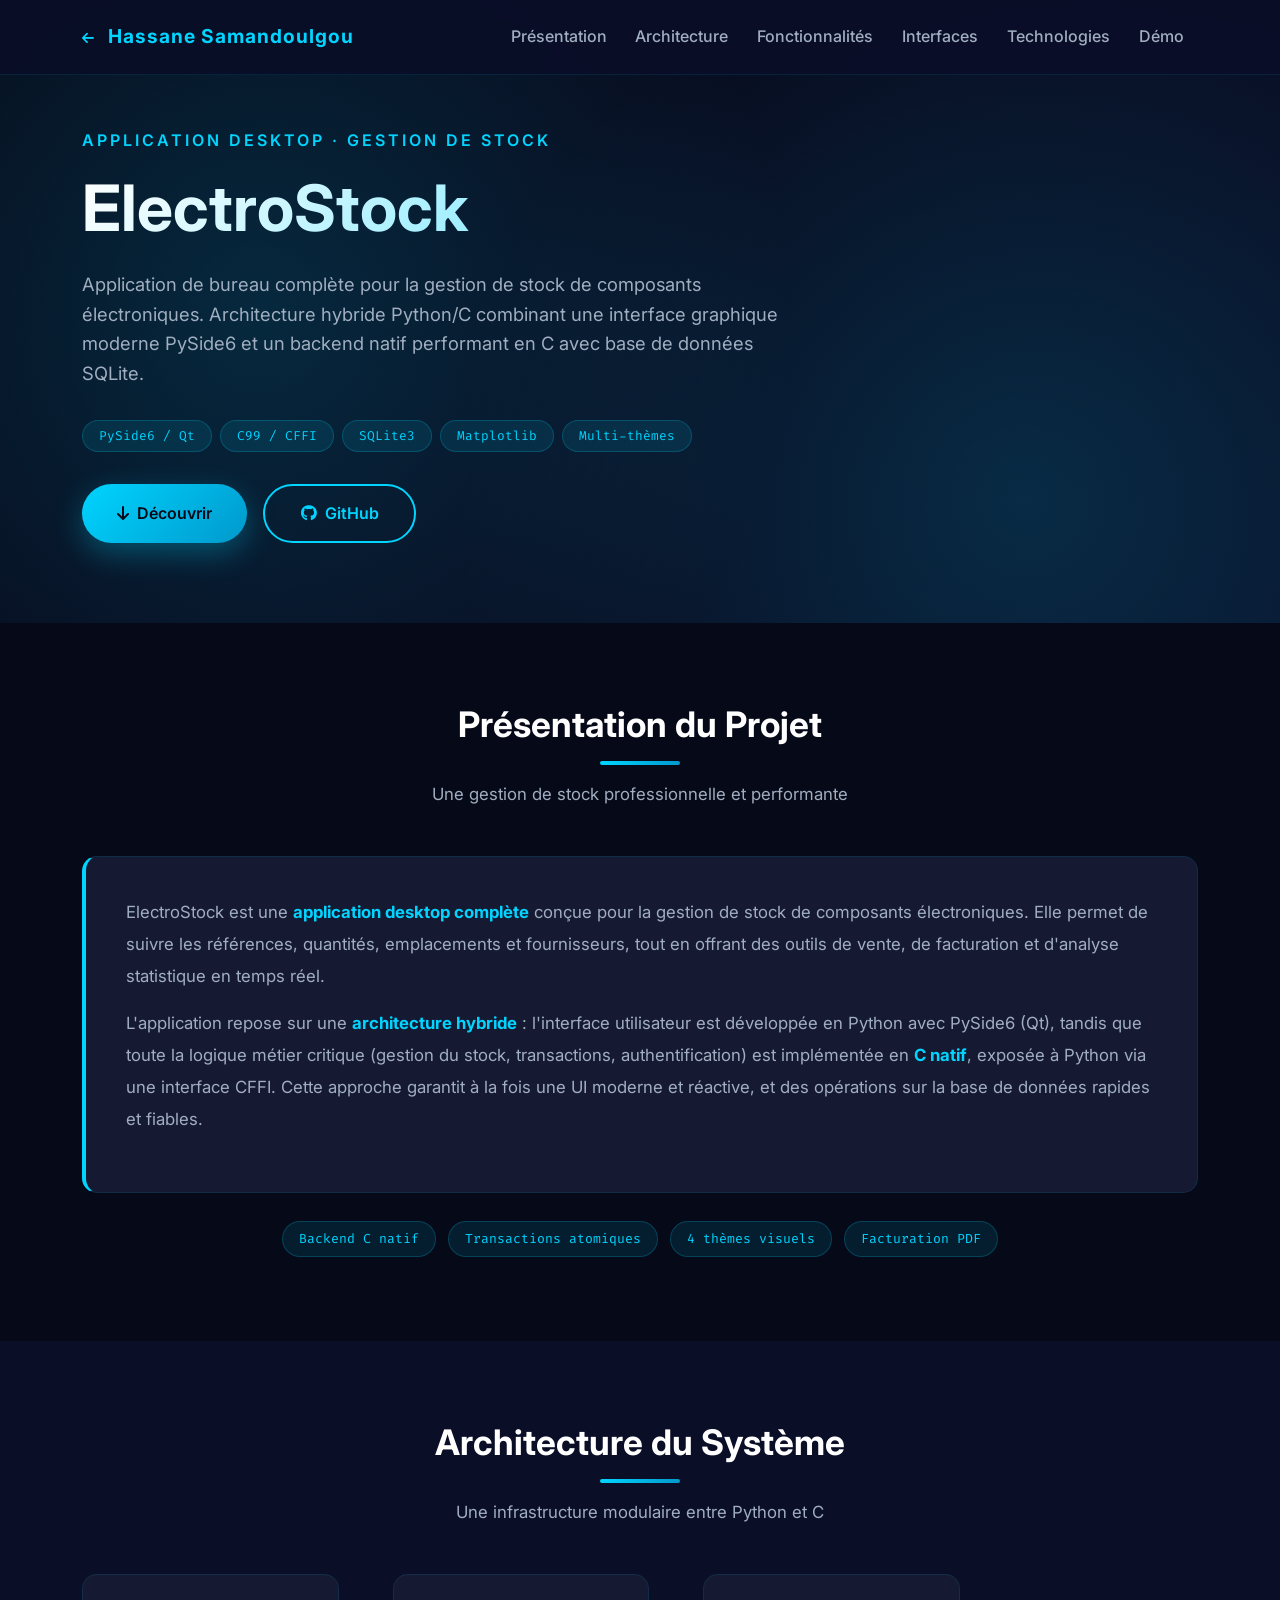
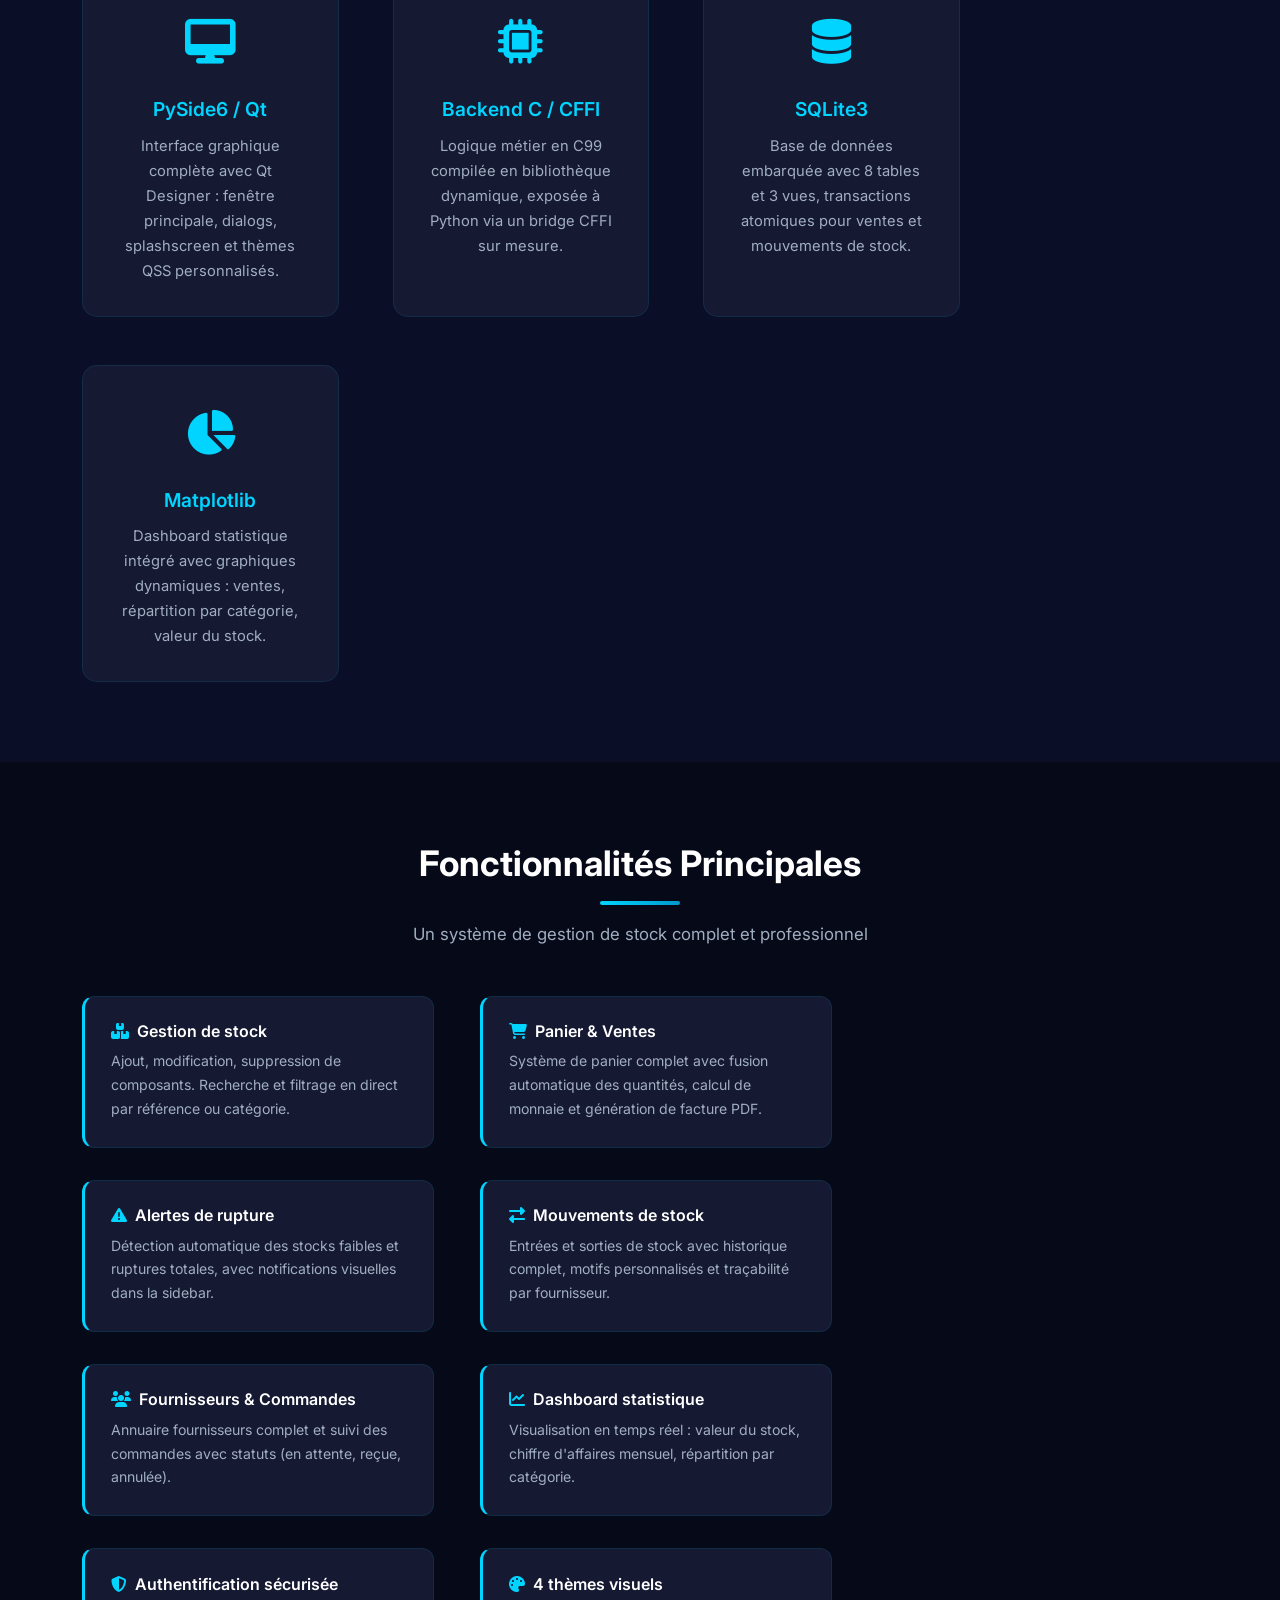
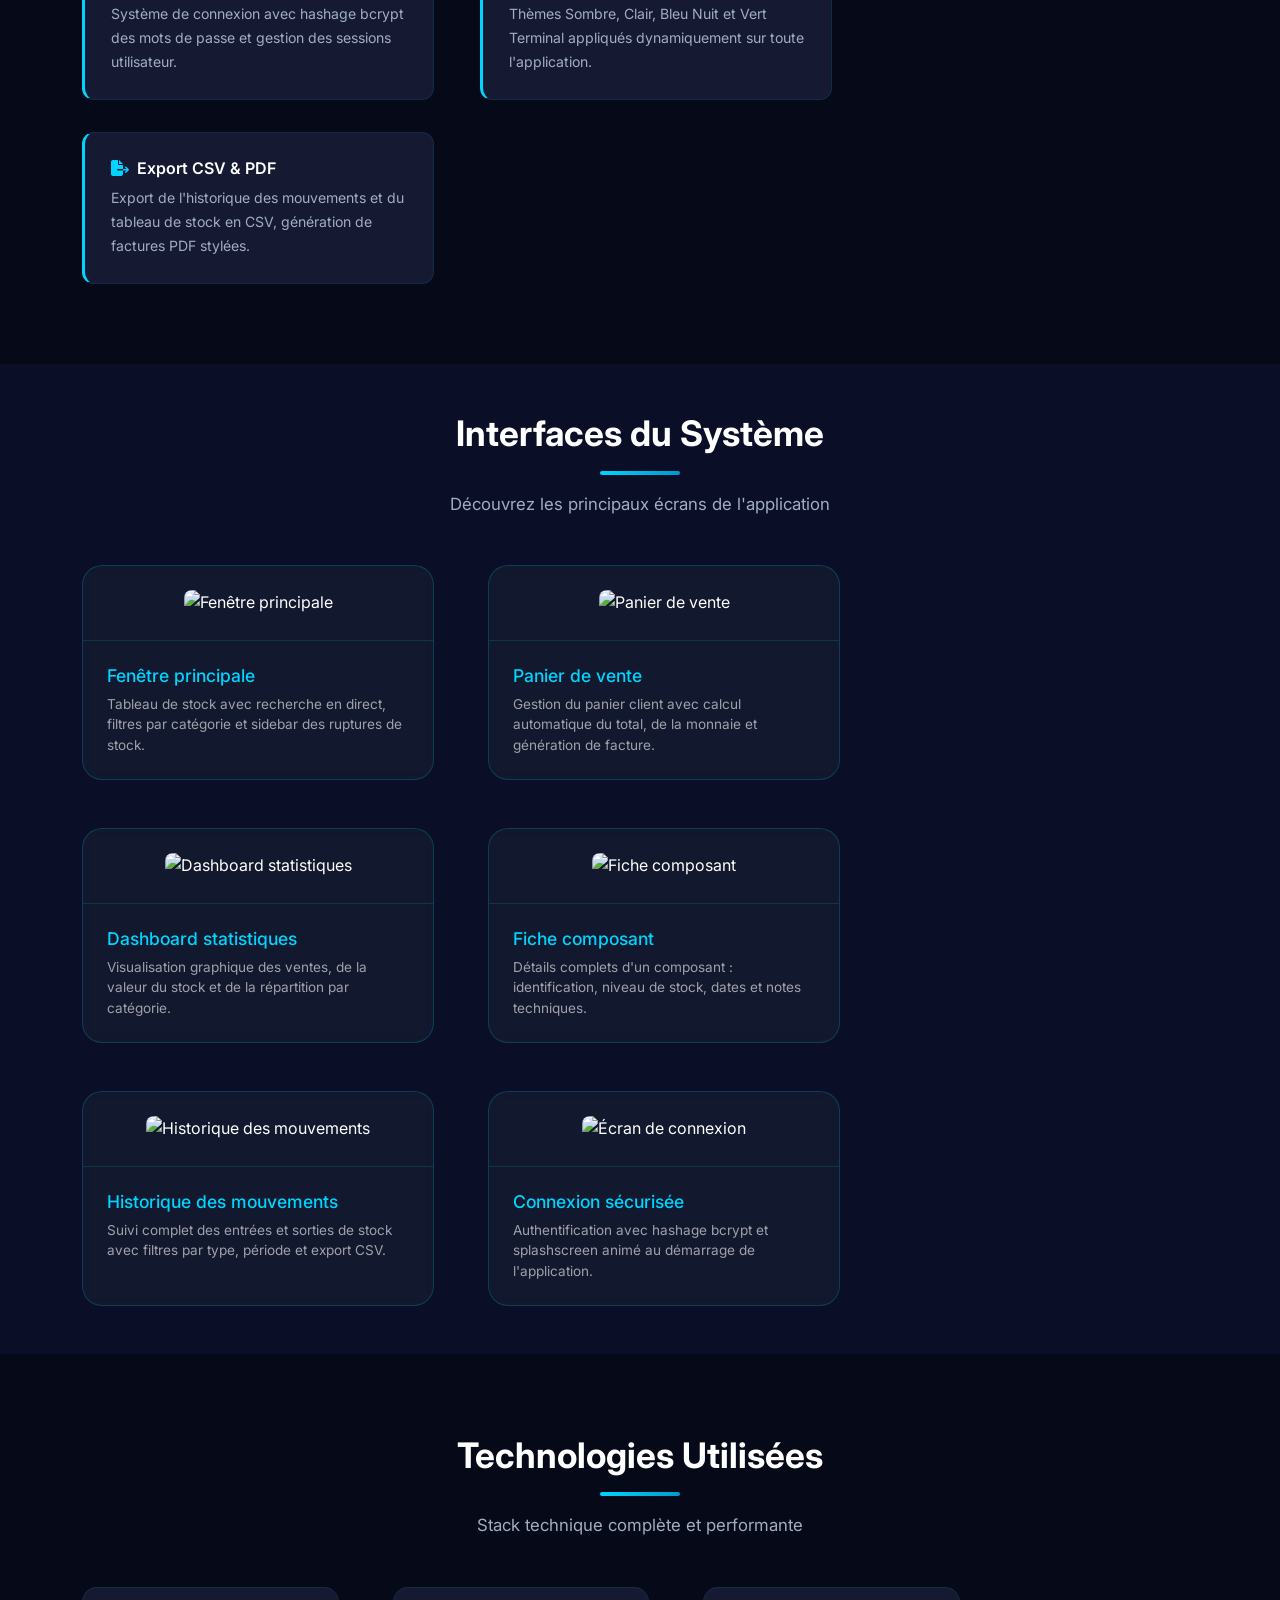
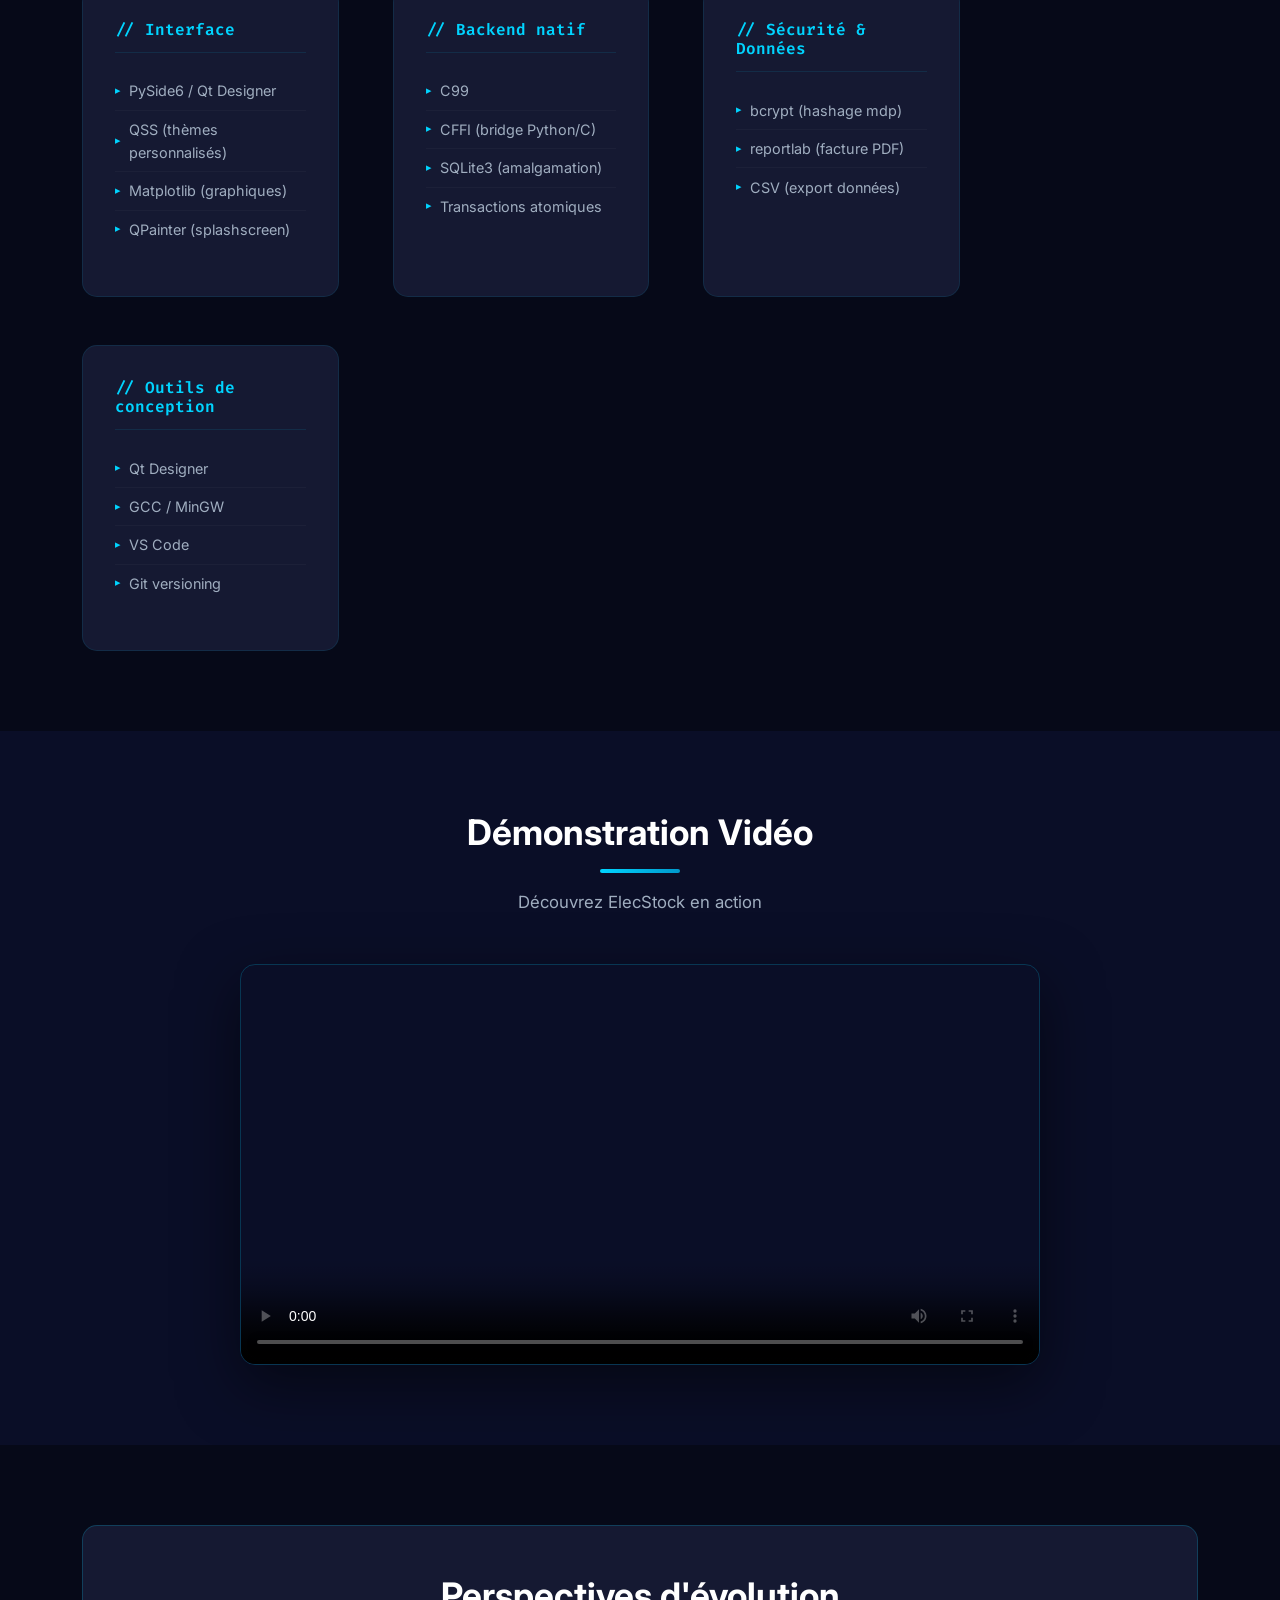
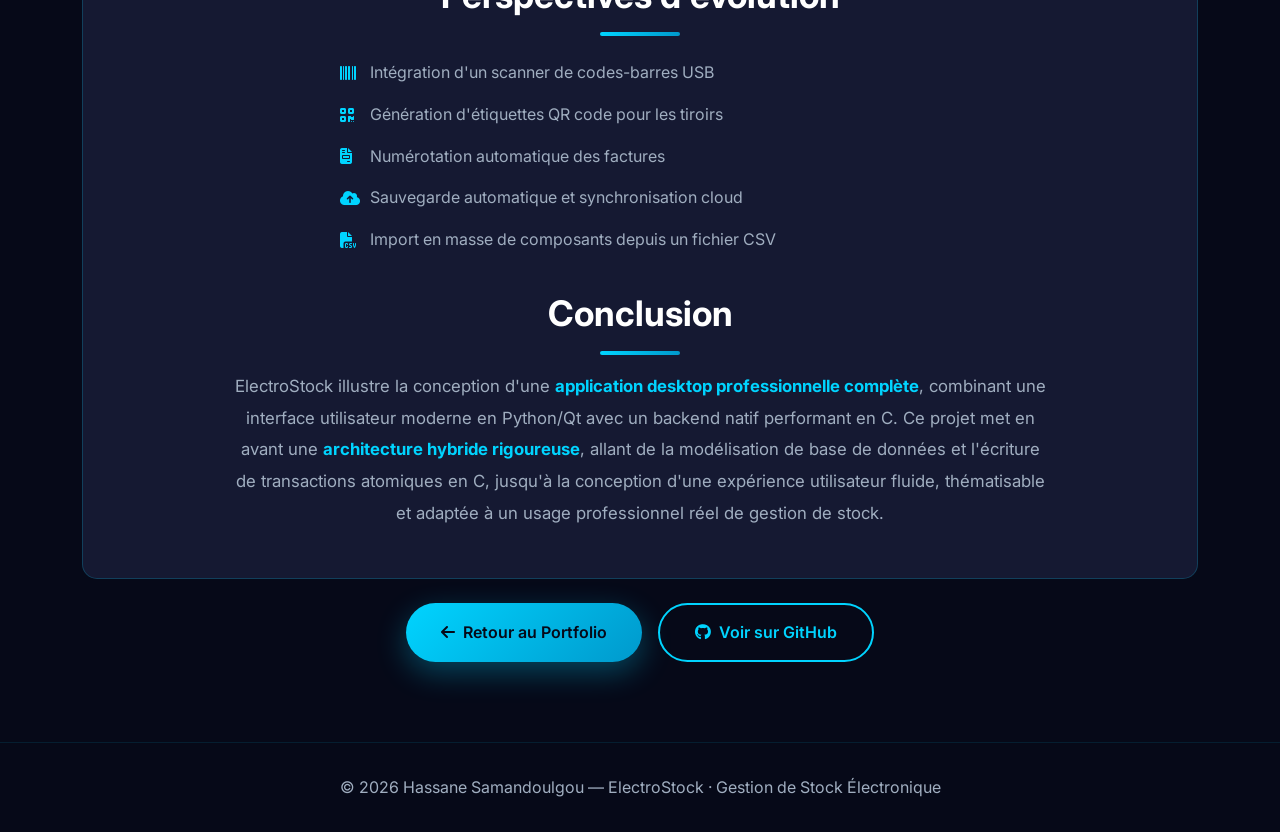
==== projects/electrostock.html @ d501ee4c "ajout de electrostock" ====
<!DOCTYPE html>
<html lang="fr">
<head>
    <meta charset="UTF-8">
    <meta name="viewport" content="width=device-width, initial-scale=1.0">
    <title>ElecStock — Gestion de Stock Électronique | Hassane Samandoulgou</title>

    <!-- Bootstrap 5 -->
    <link href="https://cdnjs.cloudflare.com/ajax/libs/bootstrap/5.3.2/css/bootstrap.min.css" rel="stylesheet">
    <!-- Font Awesome -->
    <link href="https://cdnjs.cloudflare.com/ajax/libs/font-awesome/6.4.2/css/all.min.css" rel="stylesheet">
    <!-- Google Fonts — identiques à index.html -->
    <link href="https://fonts.googleapis.com/css2?family=Inter:wght@300;400;500;600;700&family=Fira+Code:wght@400;500&display=swap" rel="stylesheet">

    <style>
        /* ===== VARIABLES — identiques à style.css ===== */
        :root {
            --primary-color: #00d4ff;
            --secondary-color: #0099cc;
            --bg-dark: #0a0e27;
            --bg-darker: #060918;
            --bg-card: #151932;
            --text-primary: #ffffff;
            --text-secondary: #a0aec0;
            --accent-glow: rgba(0, 212, 255, 0.15);
        }

        * { margin: 0; padding: 0; box-sizing: border-box; }

        body {
            font-family: 'Inter', sans-serif;
            background-color: var(--bg-dark);
            color: var(--text-primary);
            line-height: 1.6;
            overflow-x: hidden;
        }

        ::-webkit-scrollbar { width: 10px; }
        ::-webkit-scrollbar-track { background: var(--bg-darker); }
        ::-webkit-scrollbar-thumb { background: var(--primary-color); border-radius: 5px; }

        /* ===== NAVBAR ===== */
        .navbar {
            background: rgba(10, 14, 39, 0.95);
            backdrop-filter: blur(10px);
            padding: 1rem 0;
            border-bottom: 1px solid rgba(0, 212, 255, 0.1);
            transition: all 0.3s ease;
        }
        .navbar.scrolled { box-shadow: 0 4px 30px rgba(0, 212, 255, 0.1); }

        .navbar-brand {
            font-weight: 700;
            font-size: 1.2rem;
            color: var(--primary-color) !important;
            letter-spacing: 1px;
        }

        .nav-link {
            color: var(--text-secondary) !important;
            font-weight: 500;
            margin: 0 0.4rem;
            transition: color 0.3s;
            position: relative;
        }
        .nav-link:hover { color: var(--primary-color) !important; }
        .nav-link::after {
            content: '';
            position: absolute; bottom: -5px; left: 0;
            width: 0; height: 2px;
            background: var(--primary-color);
            transition: width 0.3s;
        }
        .nav-link:hover::after { width: 100%; }

        /* ===== HERO ===== */
        #hero {
            min-height: 65vh;
            display: flex; align-items: center;
            padding: 8rem 0 5rem;
            position: relative;
            background: linear-gradient(135deg, var(--bg-darker) 0%, var(--bg-dark) 100%);
            overflow: hidden;
        }

        .hero-bg {
            position: absolute; top: 0; left: 0;
            width: 100%; height: 100%;
            background-image:
                radial-gradient(circle at 20% 50%, var(--accent-glow) 0%, transparent 50%),
                radial-gradient(circle at 80% 80%, var(--accent-glow) 0%, transparent 50%);
            animation: float 10s ease-in-out infinite;
        }
        @keyframes float {
            0%, 100% { transform: translateY(0); }
            50% { transform: translateY(-20px); }
        }

        .hero-content { position: relative; z-index: 2; }

        .hero-subtitle {
            color: var(--primary-color);
            font-size: 1rem; font-weight: 600;
            text-transform: uppercase; letter-spacing: 3px;
            margin-bottom: 1rem;
        }

        .hero-title {
            font-size: clamp(2.5rem, 6vw, 4rem);
            font-weight: 700; margin-bottom: 1.5rem;
            background: linear-gradient(135deg, var(--text-primary) 0%, var(--primary-color) 100%);
            -webkit-background-clip: text;
            -webkit-text-fill-color: transparent;
            background-clip: text;
        }

        .hero-description {
            font-size: 1.15rem;
            color: var(--text-secondary);
            margin-bottom: 2rem; max-width: 700px;
        }

        .hero-tags { display: flex; flex-wrap: wrap; gap: 0.5rem; margin-bottom: 2rem; }
        .hero-tag {
            background: rgba(0, 212, 255, 0.1);
            color: var(--primary-color);
            padding: 0.3rem 1rem; border-radius: 20px;
            font-size: 0.8rem; font-family: 'Fira Code', monospace;
            border: 1px solid rgba(0, 212, 255, 0.2);
        }

        .btn-primary-custom {
            background: linear-gradient(135deg, var(--primary-color) 0%, var(--secondary-color) 100%);
            border: none; padding: 0.9rem 2.2rem;
            font-size: 1rem; font-weight: 600; border-radius: 50px;
            color: var(--bg-darker); transition: all 0.3s;
            box-shadow: 0 10px 30px rgba(0, 212, 255, 0.3);
            text-decoration: none;
            display: inline-flex; align-items: center; gap: 0.5rem;
        }
        .btn-primary-custom:hover {
            transform: translateY(-3px);
            box-shadow: 0 15px 40px rgba(0, 212, 255, 0.5);
            color: var(--bg-darker);
        }

        .btn-outline-custom {
            border: 2px solid var(--primary-color);
            color: var(--primary-color); padding: 0.9rem 2.2rem;
            font-size: 1rem; font-weight: 600; border-radius: 50px;
            background: transparent; transition: all 0.3s;
            text-decoration: none;
            display: inline-flex; align-items: center; gap: 0.5rem;
        }
        .btn-outline-custom:hover {
            background: var(--primary-color);
            color: var(--bg-darker); transform: translateY(-3px);
        }

        /* ===== SECTIONS ===== */
        section { padding: 80px 0; position: relative; }
        .section-dark { background: var(--bg-darker); }

        .section-title {
            font-size: 2.2rem; font-weight: 700;
            text-align: center; margin-bottom: 1rem;
        }
        .section-title::after {
            content: '';
            display: block; width: 80px; height: 4px;
            background: linear-gradient(90deg, var(--primary-color), var(--secondary-color));
            margin: 1rem auto; border-radius: 2px;
        }
        .section-subtitle {
            text-align: center; color: var(--text-secondary);
            font-size: 1.05rem; margin-bottom: 3rem;
        }

        /* ===== INTRO CARD ===== */
        .intro-card {
            background: var(--bg-card);
            border-radius: 15px; padding: 2.5rem;
            border: 1px solid rgba(0, 212, 255, 0.1);
            border-left: 4px solid var(--primary-color);
            font-size: 1.05rem; line-height: 1.9;
            color: var(--text-secondary);
        }
        .intro-card strong { color: var(--primary-color); }
        .intro-card p + p { margin-top: 1rem; }

        /* ===== BADGES ===== */
        .badge-custom {
            background: rgba(0, 212, 255, 0.1);
            color: var(--primary-color);
            padding: 0.4rem 1rem; border-radius: 20px;
            font-size: 0.82rem; font-family: 'Fira Code', monospace;
            border: 1px solid rgba(0, 212, 255, 0.2);
            display: inline-block; margin: 0.25rem;
        }

        /* ===== ARCH CARDS ===== */
        .arch-card {
            background: var(--bg-card);
            border-radius: 15px; padding: 2rem;
            border: 1px solid rgba(0, 212, 255, 0.1);
            transition: all 0.3s; height: 100%;
            text-align: center;
        }
        .arch-card:hover {
            transform: translateY(-8px);
            border-color: var(--primary-color);
            box-shadow: 0 20px 40px rgba(0, 212, 255, 0.2);
        }
        .arch-icon {
            font-size: 2.8rem;
            color: var(--primary-color);
            margin-bottom: 1.2rem;
        }
        .arch-card h5 {
            color: var(--primary-color);
            font-size: 1.2rem; font-weight: 600;
            margin-bottom: 0.8rem;
        }
        .arch-card p { color: var(--text-secondary); font-size: 0.92rem; line-height: 1.7; margin: 0; }

        /* ===== FEATURE ITEMS ===== */
        .feature-item {
            background: var(--bg-card);
            border-radius: 12px; padding: 1.6rem;
            border: 1px solid rgba(0, 212, 255, 0.1);
            border-left: 3px solid var(--primary-color);
            transition: all 0.3s; height: 100%;
        }
        .feature-item:hover {
            border-color: var(--primary-color);
            box-shadow: 0 10px 30px rgba(0, 212, 255, 0.15);
        }
        .feature-item h5 {
            color: var(--text-primary);
            font-size: 1rem; font-weight: 600; margin-bottom: 0.5rem;
        }
        .feature-item p { color: var(--text-secondary); font-size: 0.88rem; line-height: 1.7; margin: 0; }

         /* ===== SCREEN CARDS ===== */
        .screen-card {
            background: rgba(30, 41, 59, 0.4);
            border: 1px solid rgba(0, 212, 255, 0.2);
            border-radius: 20px;
            overflow: hidden;
            transition: transform 0.3s, border-color 0.3s;
            backdrop-filter: blur(5px);
            height: 100%;
        }

        .screen-card:hover {
            transform: translateY(-5px);
            border-color: rgba(0, 212, 255, 0.5);
        }

        .screen-preview {
            padding: 1.5rem;
            background: transparent;
            display: flex;
            justify-content: center;
            align-items: center;
        }

        .screen-img {
            width: 100%;
            max-width: 300px;
            height: auto;
            display: block;
            transition: transform 0.3s;
            border-radius: 8px;
        }

        .screen-card:hover .screen-img {
            transform: scale(1.02);
        }

        .screen-info {
            padding: 1.5rem;
            border-top: 1px solid rgba(0, 212, 255, 0.15);
        }

        .screen-info h5 {
            color: var(--primary-color);
            margin-bottom: 0.5rem;
            font-size: 1.1rem;
        }

        .screen-info p {
            color: #a1a1aa;
            font-size: 0.85rem;
            margin: 0;
            line-height: 1.5;
        }

        .row {
            display: flex;
            flex-wrap: wrap;
            margin-right: -15px;
            margin-left: -15px;
        }

        .col-md-6 {
            flex: 0 0 auto;
            width: 50%;
            padding-right: 15px;
            padding-left: 15px;
        }

        .col-lg-4 {
            flex: 0 0 auto;
            width: 33.33333333%;
        }

        .col-lg-3 {
            flex: 0 0 auto;
            width: 25%;
        }

        @media (max-width: 768px) {
            .col-md-6, .col-lg-4, .col-lg-3 {
                width: 100%;
            }
        }

        .text-center { text-align: center; }
        .mb-5 { margin-bottom: 3rem; }
        .py-5 { padding-top: 3rem; padding-bottom: 3rem; }
        .g-4 { gap: 1.5rem; }
        .g-3 { gap: 1rem; }

        /* ===== TECH CARDS ===== */
        .tech-card {
            background: var(--bg-card);
            border-radius: 15px; padding: 2rem;
            border: 1px solid rgba(0, 212, 255, 0.1);
            transition: all 0.3s; height: 100%;
        }
        .tech-card:hover {
            border-color: var(--primary-color);
            box-shadow: 0 10px 30px rgba(0, 212, 255, 0.15);
        }
        .tech-card h5 {
            color: var(--primary-color);
            font-size: 1rem; font-weight: 600;
            font-family: 'Fira Code', monospace;
            margin-bottom: 1.2rem; padding-bottom: 0.8rem;
            border-bottom: 1px solid rgba(0, 212, 255, 0.1);
        }
        .tech-list { list-style: none; padding: 0; }
        .tech-list li {
            padding: 0.45rem 0; color: var(--text-secondary);
            font-size: 0.9rem; display: flex; align-items: center; gap: 8px;
            border-bottom: 1px solid rgba(255,255,255,0.03);
        }
        .tech-list li:last-child { border-bottom: none; }
        .tech-list li::before { content: '▸'; color: var(--primary-color); font-size: 0.7rem; flex-shrink: 0; }

        /* ===== VIDEO ===== */
        .video-wrapper {
            border-radius: 15px; overflow: hidden;
            border: 1px solid rgba(0, 212, 255, 0.2);
            box-shadow: 0 20px 60px rgba(0, 0, 0, 0.5);
            max-width: 800px; margin: 0 auto;
        }
        .video-wrapper video { width: 100%; display: block; }

        /* ===== CONCLUSION ===== */
        .conclusion-card {
            background: var(--bg-card);
            border-radius: 15px; padding: 3rem;
            border: 1px solid rgba(0, 212, 255, 0.2);
            text-align: center;
        }
        .conclusion-card p {
            font-size: 1.05rem; color: var(--text-secondary);
            line-height: 1.9; max-width: 820px; margin: 0 auto;
        }
        .conclusion-card strong { color: var(--primary-color); }

        .perspectives-list {
            list-style: none; padding: 0;
            max-width: 600px; margin: 0 auto 2rem;
            text-align: left;
        }
        .perspectives-list li {
            padding: 0.5rem 0; color: var(--text-secondary);
            font-size: 1rem; display: flex; align-items: center; gap: 10px;
        }
        .perspectives-list li i { color: var(--primary-color); width: 20px; }

        /* ===== FOOTER ===== */
        footer {
            background: var(--bg-darker);
            padding: 2rem 0; text-align: center;
            border-top: 1px solid rgba(0, 212, 255, 0.1);
        }
        footer p { color: var(--text-secondary); margin: 0; }

        /* ===== ANIMATIONS ===== */
        .fade-in { opacity: 0; transform: translateY(30px); transition: all 0.6s ease; }
        .fade-in.visible { opacity: 1; transform: translateY(0); }

        /* ===== RESPONSIVE ===== */
        @media (max-width: 768px) {
            #hero { padding: 7rem 0 4rem; min-height: auto; }
            .hero-title { font-size: 2rem; }
            .btn-primary-custom, .btn-outline-custom {
                display: block; width: 100%;
                margin-bottom: 0.8rem; text-align: center; justify-content: center;
            }
            section { padding: 50px 0; }
            .section-title { font-size: 1.7rem; }
        }
    </style>
</head>
<body>

<!-- ===== NAVBAR ===== -->
<nav class="navbar navbar-expand-lg navbar-dark fixed-top">
    <div class="container">
        <a class="navbar-brand" href="../index.html">
            <i class="fas fa-arrow-left me-2" style="font-size:0.85rem;"></i>
            Hassane Samandoulgou
        </a>
        <button class="navbar-toggler" type="button" data-bs-toggle="collapse" data-bs-target="#navbarNav">
            <span class="navbar-toggler-icon"></span>
        </button>
        <div class="collapse navbar-collapse" id="navbarNav">
            <ul class="navbar-nav ms-auto">
                <li class="nav-item"><a class="nav-link" href="#presentation">Présentation</a></li>
                <li class="nav-item"><a class="nav-link" href="#architecture">Architecture</a></li>
                <li class="nav-item"><a class="nav-link" href="#fonctionnalites">Fonctionnalités</a></li>
                <li class="nav-item"><a class="nav-link" href="#screens">Interfaces</a></li>
                <li class="nav-item"><a class="nav-link" href="#technologies">Technologies</a></li>
                <li class="nav-item"><a class="nav-link" href="#demo">Démo</a></li>
            </ul>
        </div>
    </div>
</nav>

<!-- ===== HERO ===== -->
<section id="hero">
    <div class="hero-bg"></div>
    <div class="container">
        <div class="hero-content">
            <p class="hero-subtitle fade-in">Application Desktop · Gestion de Stock</p>
            <h1 class="hero-title fade-in">ElectroStock</h1>
            <p class="hero-description fade-in">
                Application de bureau complète pour la gestion de stock de composants électroniques.
                Architecture hybride Python/C combinant une interface graphique moderne PySide6
                et un backend natif performant en C avec base de données SQLite.
            </p>
            <div class="hero-tags fade-in">
                <span class="hero-tag">PySide6 / Qt</span>
                <span class="hero-tag">C99 / CFFI</span>
                <span class="hero-tag">SQLite3</span>
                <span class="hero-tag">Matplotlib</span>
                <span class="hero-tag">Multi-thèmes</span>
            </div>
            <div class="d-flex gap-3 flex-wrap fade-in">
                <a href="#presentation" class="btn-primary-custom">
                    <i class="fas fa-arrow-down"></i> Découvrir
                </a>
                <a href="https://github.com/SamKader/ElecStock.git" target="_blank" class="btn-outline-custom">
                    <i class="fab fa-github"></i> GitHub
                </a>
            </div>
        </div>
    </div>
</section>

<!-- ===== PRÉSENTATION ===== -->
<section id="presentation" class="section-dark">
    <div class="container">
        <h2 class="section-title fade-in">Présentation du Projet</h2>
        <p class="section-subtitle fade-in">Une gestion de stock professionnelle et performante</p>

        <div class="intro-card fade-in mb-4">
            <p>
                ElectroStock est une <strong>application desktop complète</strong> conçue pour la gestion
                de stock de composants électroniques. Elle permet de suivre les références, quantités,
                emplacements et fournisseurs, tout en offrant des outils de vente, de facturation et
                d'analyse statistique en temps réel.
            </p>
            <p>
                L'application repose sur une <strong>architecture hybride</strong> : l'interface utilisateur
                est développée en Python avec PySide6 (Qt), tandis que toute la logique métier critique
                (gestion du stock, transactions, authentification) est implémentée en <strong>C natif</strong>,
                exposée à Python via une interface CFFI. Cette approche garantit à la fois une UI moderne
                et réactive, et des opérations sur la base de données rapides et fiables.
            </p>
        </div>

        <div class="text-center fade-in">
            <span class="badge-custom">Backend C natif</span>
            <span class="badge-custom">Transactions atomiques</span>
            <span class="badge-custom">4 thèmes visuels</span>
            <span class="badge-custom">Facturation PDF</span>
        </div>
    </div>
</section>

<!-- ===== ARCHITECTURE ===== -->
<section id="architecture">
    <div class="container">
        <h2 class="section-title fade-in">Architecture du Système</h2>
        <p class="section-subtitle fade-in">Une infrastructure modulaire entre Python et C</p>

        <div class="row g-4">
            <div class="col-md-6 col-lg-3 fade-in">
                <div class="arch-card">
                    <div class="arch-icon"><i class="fas fa-desktop"></i></div>
                    <h5>PySide6 / Qt</h5>
                    <p>Interface graphique complète avec Qt Designer : fenêtre principale, dialogs, splashscreen et thèmes QSS personnalisés.</p>
                </div>
            </div>
            <div class="col-md-6 col-lg-3 fade-in">
                <div class="arch-card">
                    <div class="arch-icon"><i class="fas fa-microchip"></i></div>
                    <h5>Backend C / CFFI</h5>
                    <p>Logique métier en C99 compilée en bibliothèque dynamique, exposée à Python via un bridge CFFI sur mesure.</p>
                </div>
            </div>
            <div class="col-md-6 col-lg-3 fade-in">
                <div class="arch-card">
                    <div class="arch-icon"><i class="fas fa-database"></i></div>
                    <h5>SQLite3</h5>
                    <p>Base de données embarquée avec 8 tables et 3 vues, transactions atomiques pour ventes et mouvements de stock.</p>
                </div>
            </div>
            <div class="col-md-6 col-lg-3 fade-in">
                <div class="arch-card">
                    <div class="arch-icon"><i class="fas fa-chart-pie"></i></div>
                    <h5>Matplotlib</h5>
                    <p>Dashboard statistique intégré avec graphiques dynamiques : ventes, répartition par catégorie, valeur du stock.</p>
                </div>
            </div>
        </div>
    </div>
</section>

<!-- ===== FONCTIONNALITÉS ===== -->
<section id="fonctionnalites" class="section-dark">
    <div class="container">
        <h2 class="section-title fade-in">Fonctionnalités Principales</h2>
        <p class="section-subtitle fade-in">Un système de gestion de stock complet et professionnel</p>

        <div class="row g-3">
            <div class="col-md-6 col-lg-4 fade-in">
                <div class="feature-item">
                    <h5><i class="fas fa-boxes-stacked me-2" style="color:var(--primary-color)"></i>Gestion de stock</h5>
                    <p>Ajout, modification, suppression de composants. Recherche et filtrage en direct par référence ou catégorie.</p>
                </div>
            </div>
            <div class="col-md-6 col-lg-4 fade-in">
                <div class="feature-item">
                    <h5><i class="fas fa-cart-shopping me-2" style="color:var(--primary-color)"></i>Panier & Ventes</h5>
                    <p>Système de panier complet avec fusion automatique des quantités, calcul de monnaie et génération de facture PDF.</p>
                </div>
            </div>
            <div class="col-md-6 col-lg-4 fade-in">
                <div class="feature-item">
                    <h5><i class="fas fa-triangle-exclamation me-2" style="color:var(--primary-color)"></i>Alertes de rupture</h5>
                    <p>Détection automatique des stocks faibles et ruptures totales, avec notifications visuelles dans la sidebar.</p>
                </div>
            </div>
            <div class="col-md-6 col-lg-4 fade-in">
                <div class="feature-item">
                    <h5><i class="fas fa-right-left me-2" style="color:var(--primary-color)"></i>Mouvements de stock</h5>
                    <p>Entrées et sorties de stock avec historique complet, motifs personnalisés et traçabilité par fournisseur.</p>
                </div>
            </div>
            <div class="col-md-6 col-lg-4 fade-in">
                <div class="feature-item">
                    <h5><i class="fas fa-users me-2" style="color:var(--primary-color)"></i>Fournisseurs & Commandes</h5>
                    <p>Annuaire fournisseurs complet et suivi des commandes avec statuts (en attente, reçue, annulée).</p>
                </div>
            </div>
            <div class="col-md-6 col-lg-4 fade-in">
                <div class="feature-item">
                    <h5><i class="fas fa-chart-line me-2" style="color:var(--primary-color)"></i>Dashboard statistique</h5>
                    <p>Visualisation en temps réel : valeur du stock, chiffre d'affaires mensuel, répartition par catégorie.</p>
                </div>
            </div>
            <div class="col-md-6 col-lg-4 fade-in">
                <div class="feature-item">
                    <h5><i class="fas fa-shield-halved me-2" style="color:var(--primary-color)"></i>Authentification sécurisée</h5>
                    <p>Système de connexion avec hashage bcrypt des mots de passe et gestion des sessions utilisateur.</p>
                </div>
            </div>
            <div class="col-md-6 col-lg-4 fade-in">
                <div class="feature-item">
                    <h5><i class="fas fa-palette me-2" style="color:var(--primary-color)"></i>4 thèmes visuels</h5>
                    <p>Thèmes Sombre, Clair, Bleu Nuit et Vert Terminal appliqués dynamiquement sur toute l'application.</p>
                </div>
            </div>
            <div class="col-md-6 col-lg-4 fade-in">
                <div class="feature-item">
                    <h5><i class="fas fa-file-export me-2" style="color:var(--primary-color)"></i>Export CSV & PDF</h5>
                    <p>Export de l'historique des mouvements et du tableau de stock en CSV, génération de factures PDF stylées.</p>
                </div>
            </div>
        </div>
    </div>
</section>

<!-- ===== INTERFACES ===== -->
<section id="screens" class="py-5">
    <div class="container">
        <h2 class="section-title text-center">Interfaces du Système</h2>
        <p class="section-subtitle text-center mb-5">Découvrez les principaux écrans de l'application</p>

        <div class="row g-4">
            <!-- Écran 1 - Fenêtre principale -->
            <div class="col-md-6 col-lg-4 fade-in">
                <div class="screen-card">
                    <div class="screen-preview">
                        <div class="mock-screen">
                            <img src="../assets/electrostock/interface_principal.png" alt="Fenêtre principale" class="screen-img">
                        </div>
                    </div>
                    <div class="screen-info">
                        <h5>Fenêtre principale</h5>
                        <p>Tableau de stock avec recherche en direct, filtres par catégorie et sidebar des ruptures de stock.</p>
                    </div>
                </div>
            </div>

            <!-- Écran 2 - Panier -->
            <div class="col-md-6 col-lg-4 fade-in">
                <div class="screen-card">
                    <div class="screen-preview">
                        <div class="mock-screen">
                            <img src="../assets/electrostock/dia_panier.png" alt="Panier de vente" class="screen-img">
                        </div>
                    </div>
                    <div class="screen-info">
                        <h5>Panier de vente</h5>
                        <p>Gestion du panier client avec calcul automatique du total, de la monnaie et génération de facture.</p>
                    </div>
                </div>
            </div>

            <!-- Écran 3 - Dashboard -->
            <div class="col-md-6 col-lg-4 fade-in">
                <div class="screen-card">
                    <div class="screen-preview">
                        <div class="mock-screen">
                            <img src="../assets/electrostock/dia_statistique.png" alt="Dashboard statistiques" class="screen-img">
                        </div>
                    </div>
                    <div class="screen-info">
                        <h5>Dashboard statistiques</h5>
                        <p>Visualisation graphique des ventes, de la valeur du stock et de la répartition par catégorie.</p>
                    </div>
                </div>
            </div>

            <!-- Écran 4 - Fiche composant -->
            <div class="col-md-6 col-lg-4 fade-in">
                <div class="screen-card">
                    <div class="screen-preview">
                        <div class="mock-screen">
                            <img src="../assets/electrostock/dia_infos.png" alt="Fiche composant" class="screen-img">
                        </div>
                    </div>
                    <div class="screen-info">
                        <h5>Fiche composant</h5>
                        <p>Détails complets d'un composant : identification, niveau de stock, dates et notes techniques.</p>
                    </div>
                </div>
            </div>

            <!-- Écran 5 - Historique -->
            <div class="col-md-6 col-lg-4 fade-in">
                <div class="screen-card">
                    <div class="screen-preview">
                        <div class="mock-screen">
                            <img src="../assets/electrostock/dia_historique.png" alt="Historique des mouvements" class="screen-img">
                        </div>
                    </div>
                    <div class="screen-info">
                        <h5>Historique des mouvements</h5>
                        <p>Suivi complet des entrées et sorties de stock avec filtres par type, période et export CSV.</p>
                    </div>
                </div>
            </div>

            <!-- Écran 6 - Connexion -->
            <div class="col-md-6 col-lg-4 fade-in">
                <div class="screen-card">
                    <div class="screen-preview">
                        <div class="mock-screen">
                            <img src="../assets/electrostock/dia_connexion.png" alt="Écran de connexion" class="screen-img">
                        </div>
                    </div>
                    <div class="screen-info">
                        <h5>Connexion sécurisée</h5>
                        <p>Authentification avec hashage bcrypt et splashscreen animé au démarrage de l'application.</p>
                    </div>
                </div>
            </div>
        </div>
    </div>
</section>

<!-- ===== TECHNOLOGIES ===== -->
<section id="technologies" class="section-dark">
    <div class="container">
        <h2 class="section-title fade-in">Technologies Utilisées</h2>
        <p class="section-subtitle fade-in">Stack technique complète et performante</p>

        <div class="row g-4">
            <div class="col-md-6 col-lg-3 fade-in">
                <div class="tech-card">
                    <h5>// Interface</h5>
                    <ul class="tech-list">
                        <li>PySide6 / Qt Designer</li>
                        <li>QSS (thèmes personnalisés)</li>
                        <li>Matplotlib (graphiques)</li>
                        <li>QPainter (splashscreen)</li>
                    </ul>
                </div>
            </div>
            <div class="col-md-6 col-lg-3 fade-in">
                <div class="tech-card">
                    <h5>// Backend natif</h5>
                    <ul class="tech-list">
                        <li>C99</li>
                        <li>CFFI (bridge Python/C)</li>
                        <li>SQLite3 (amalgamation)</li>
                        <li>Transactions atomiques</li>
                    </ul>
                </div>
            </div>
            <div class="col-md-6 col-lg-3 fade-in">
                <div class="tech-card">
                    <h5>// Sécurité & Données</h5>
                    <ul class="tech-list">
                        <li>bcrypt (hashage mdp)</li>
                        <li>reportlab (facture PDF)</li>
                        <li>CSV (export données)</li>
                    </ul>
                </div>
            </div>
            <div class="col-md-6 col-lg-3 fade-in">
                <div class="tech-card">
                    <h5>// Outils de conception</h5>
                    <ul class="tech-list">
                        <li>Qt Designer</li>
                        <li>GCC / MinGW</li>
                        <li>VS Code</li>
                        <li>Git versioning</li>
                    </ul>
                </div>
            </div>
        </div>
    </div>
</section>

<!-- ===== DEMO ===== -->
<section id="demo">
    <div class="container">
        <h2 class="section-title fade-in">Démonstration Vidéo</h2>
        <p class="section-subtitle fade-in">Découvrez ElecStock en action</p>
        <div class="video-wrapper fade-in">
            <video controls poster="../assets/electrostock/interface_principal.png">
                <source src="../assets/elecstock/demo.mp4" type="video/mp4">
                Votre navigateur ne supporte pas la lecture vidéo HTML5.
            </video>
        </div>
    </div>
</section>

<!-- ===== PERSPECTIVES + CONCLUSION ===== -->
<section class="section-dark">
    <div class="container">
        <div class="conclusion-card fade-in">
            <h2 class="section-title">Perspectives d'évolution</h2>
            <ul class="perspectives-list mt-3">
                <li><i class="fas fa-barcode"></i> Intégration d'un scanner de codes-barres USB</li>
                <li><i class="fas fa-qrcode"></i> Génération d'étiquettes QR code pour les tiroirs</li>
                <li><i class="fas fa-file-invoice"></i> Numérotation automatique des factures</li>
                <li><i class="fas fa-cloud-arrow-up"></i> Sauvegarde automatique et synchronisation cloud</li>
                <li><i class="fas fa-file-csv"></i> Import en masse de composants depuis un fichier CSV</li>
            </ul>

            <h2 class="section-title mt-4">Conclusion</h2>
            <p class="mt-3">
                ElectroStock illustre la conception d'une <strong>application desktop professionnelle complète</strong>,
                combinant une interface utilisateur moderne en Python/Qt avec un backend natif performant en C.
                Ce projet met en avant une <strong>architecture hybride rigoureuse</strong>, allant de la
                modélisation de base de données et l'écriture de transactions atomiques en C, jusqu'à la
                conception d'une expérience utilisateur fluide, thématisable et adaptée à un usage professionnel
                réel de gestion de stock.
            </p>
        </div>

        <div class="d-flex justify-content-center gap-3 flex-wrap mt-4 fade-in">
            <a href="../index.html#projects" class="btn-primary-custom">
                <i class="fas fa-arrow-left"></i> Retour au Portfolio
            </a>
            <a href="https://github.com/SamKader/ElecStock.git" target="_blank" class="btn-outline-custom">
                <i class="fab fa-github"></i> Voir sur GitHub
            </a>
        </div>
    </div>
</section>

<!-- ===== FOOTER ===== -->
<footer>
    <div class="container">
        <p>&copy; 2026 Hassane Samandoulgou — ElectroStock · Gestion de Stock Électronique</p>
    </div>
</footer>

<!-- Bootstrap JS -->
<script src="https://cdnjs.cloudflare.com/ajax/libs/bootstrap/5.3.2/js/bootstrap.bundle.min.js"></script>
<script>
    // Fade-in au scroll — même logique que script.js
    const observer = new IntersectionObserver((entries) => {
        entries.forEach(e => {
            if (e.isIntersecting) { e.target.classList.add('visible'); observer.unobserve(e.target); }
        });
    }, { threshold: 0.1 });
    document.querySelectorAll('.fade-in').forEach(el => observer.observe(el));

    // Navbar scroll effect
    window.addEventListener('scroll', () => {
        document.querySelector('.navbar').classList.toggle('scrolled', window.scrollY > 50);
    });
</script>

</body>
</html>
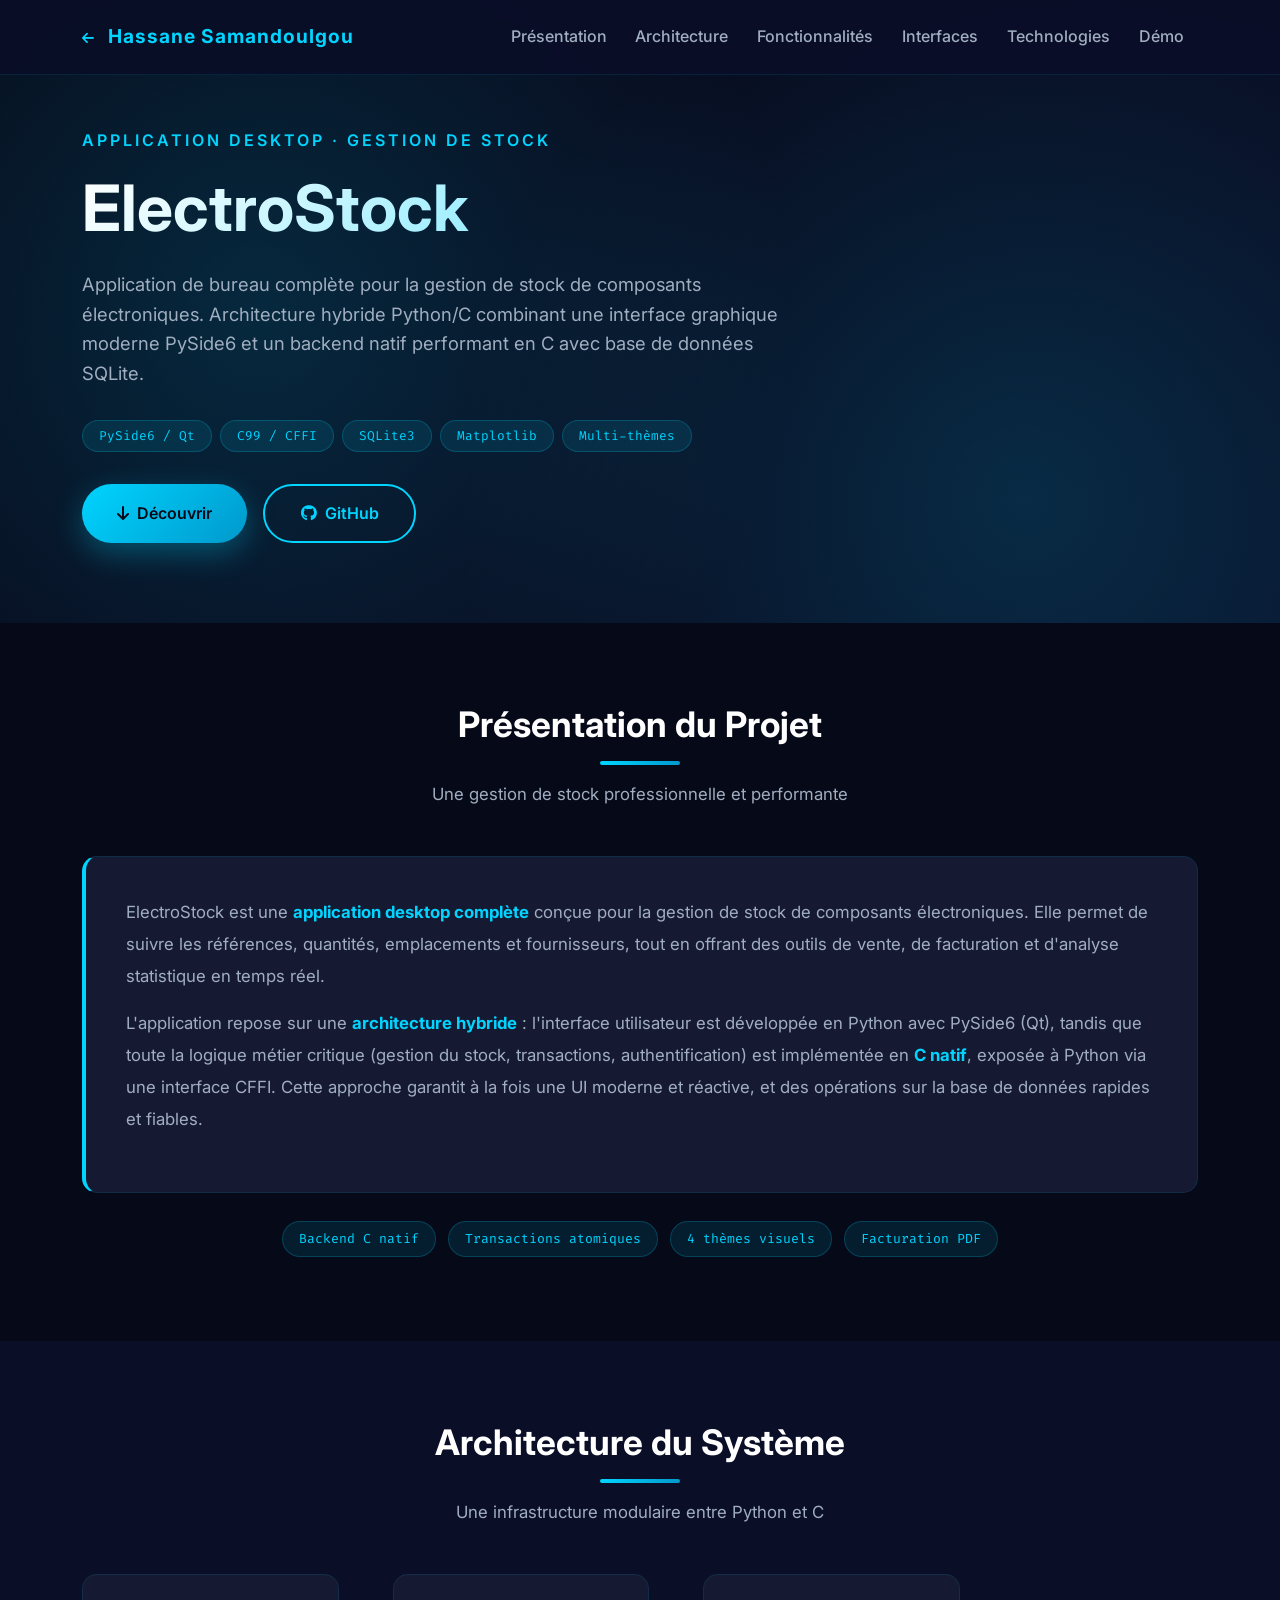
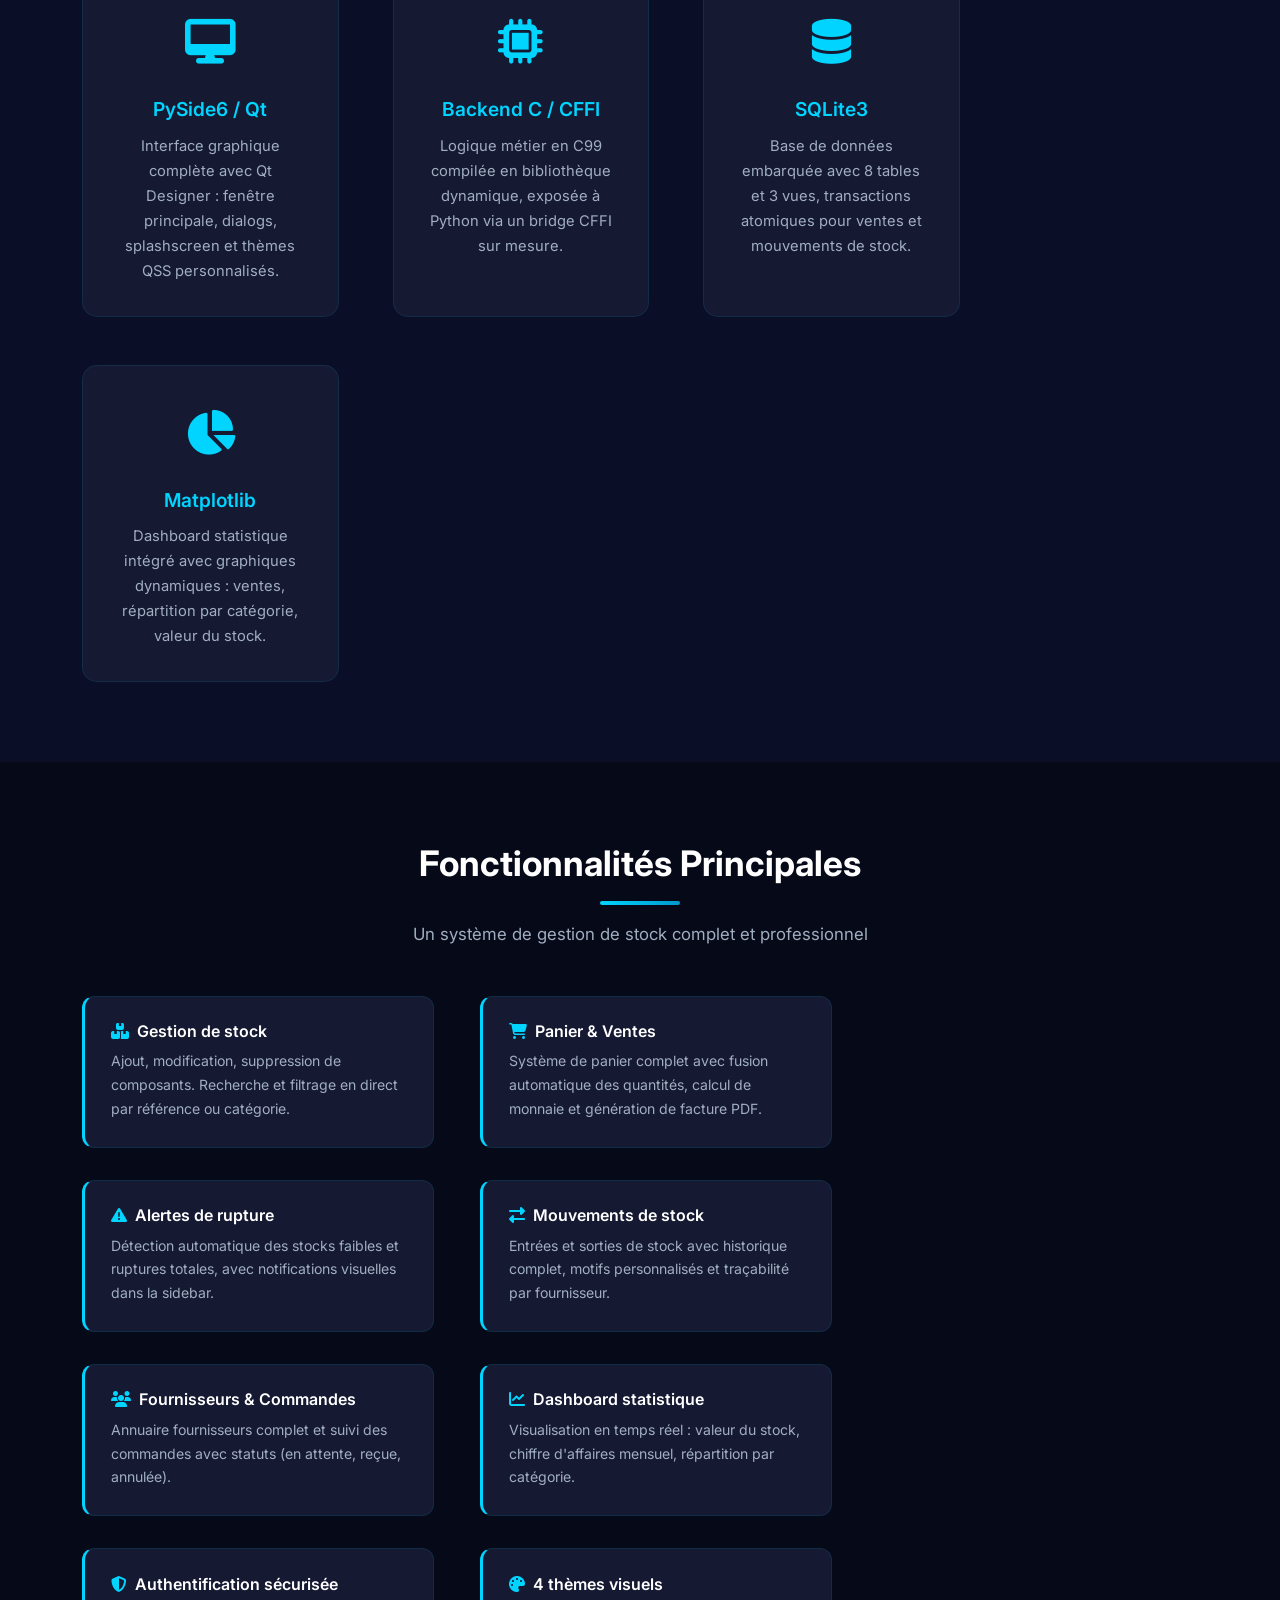
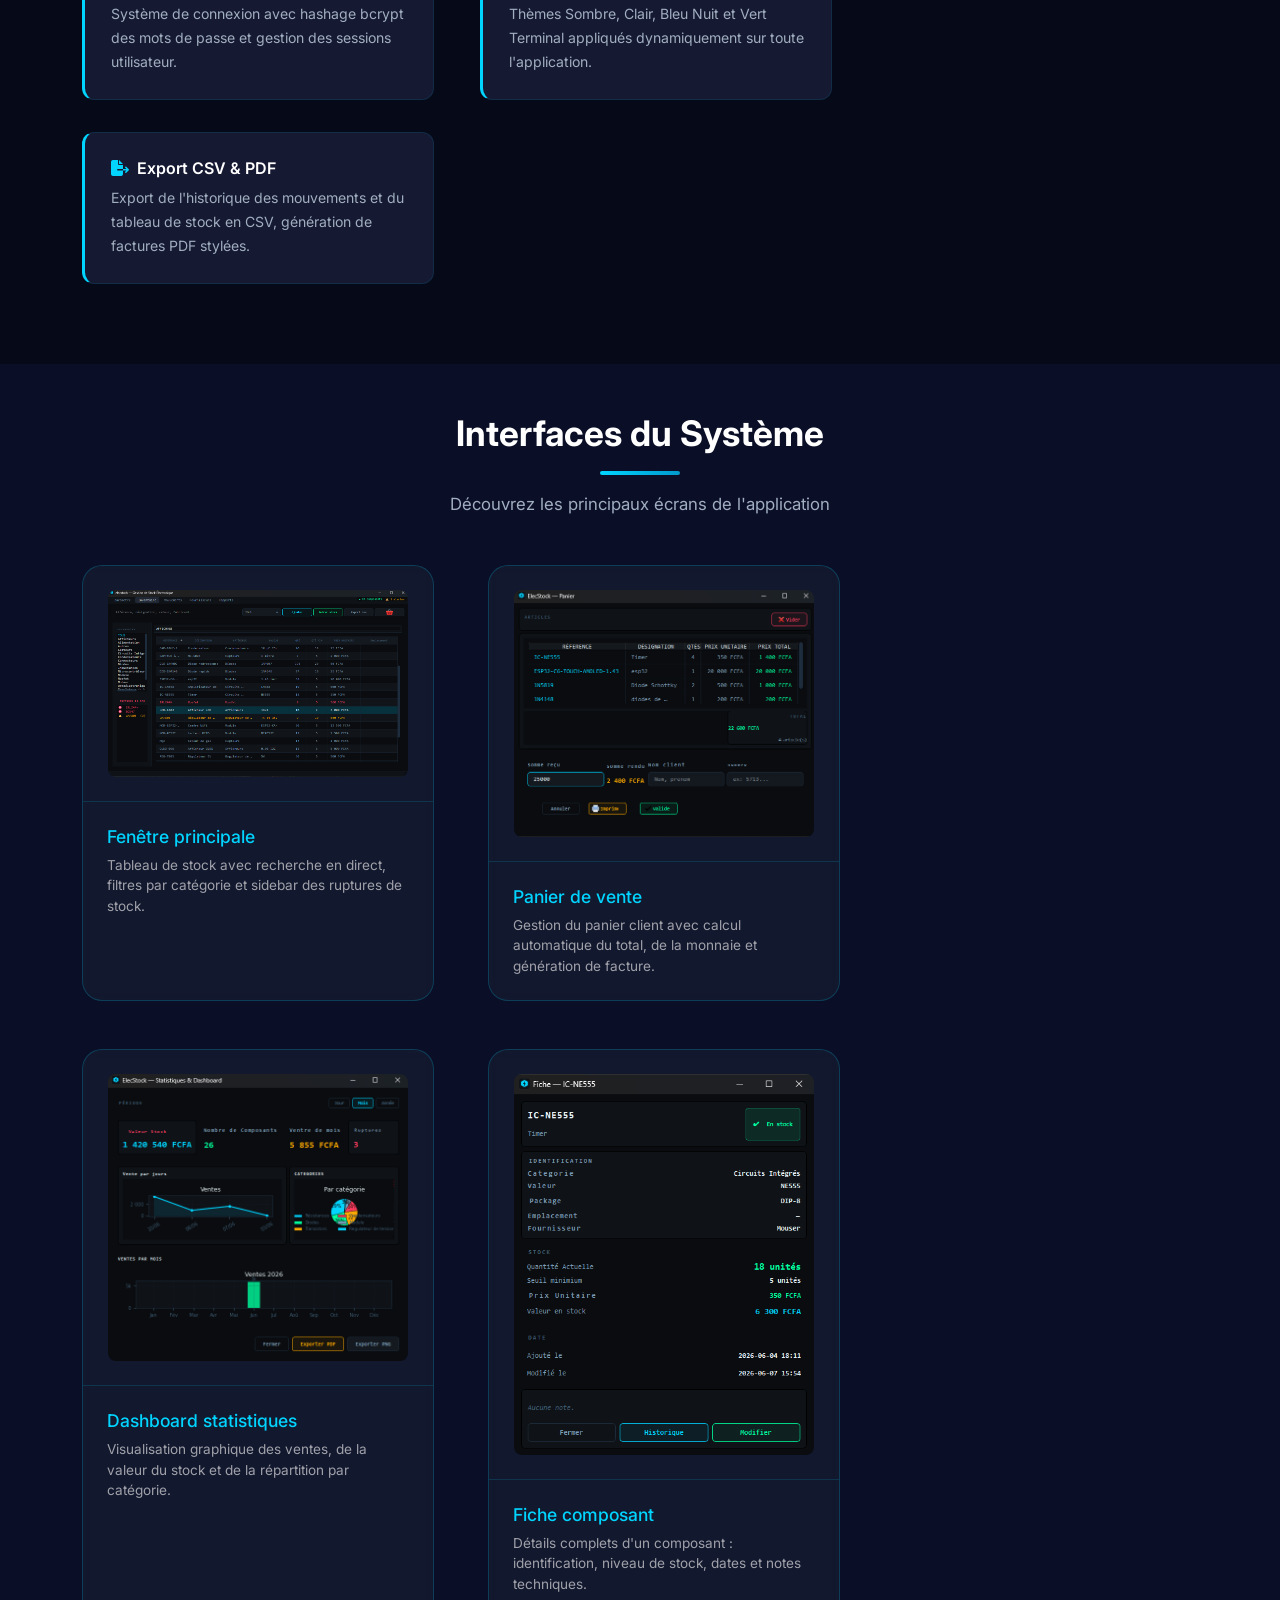
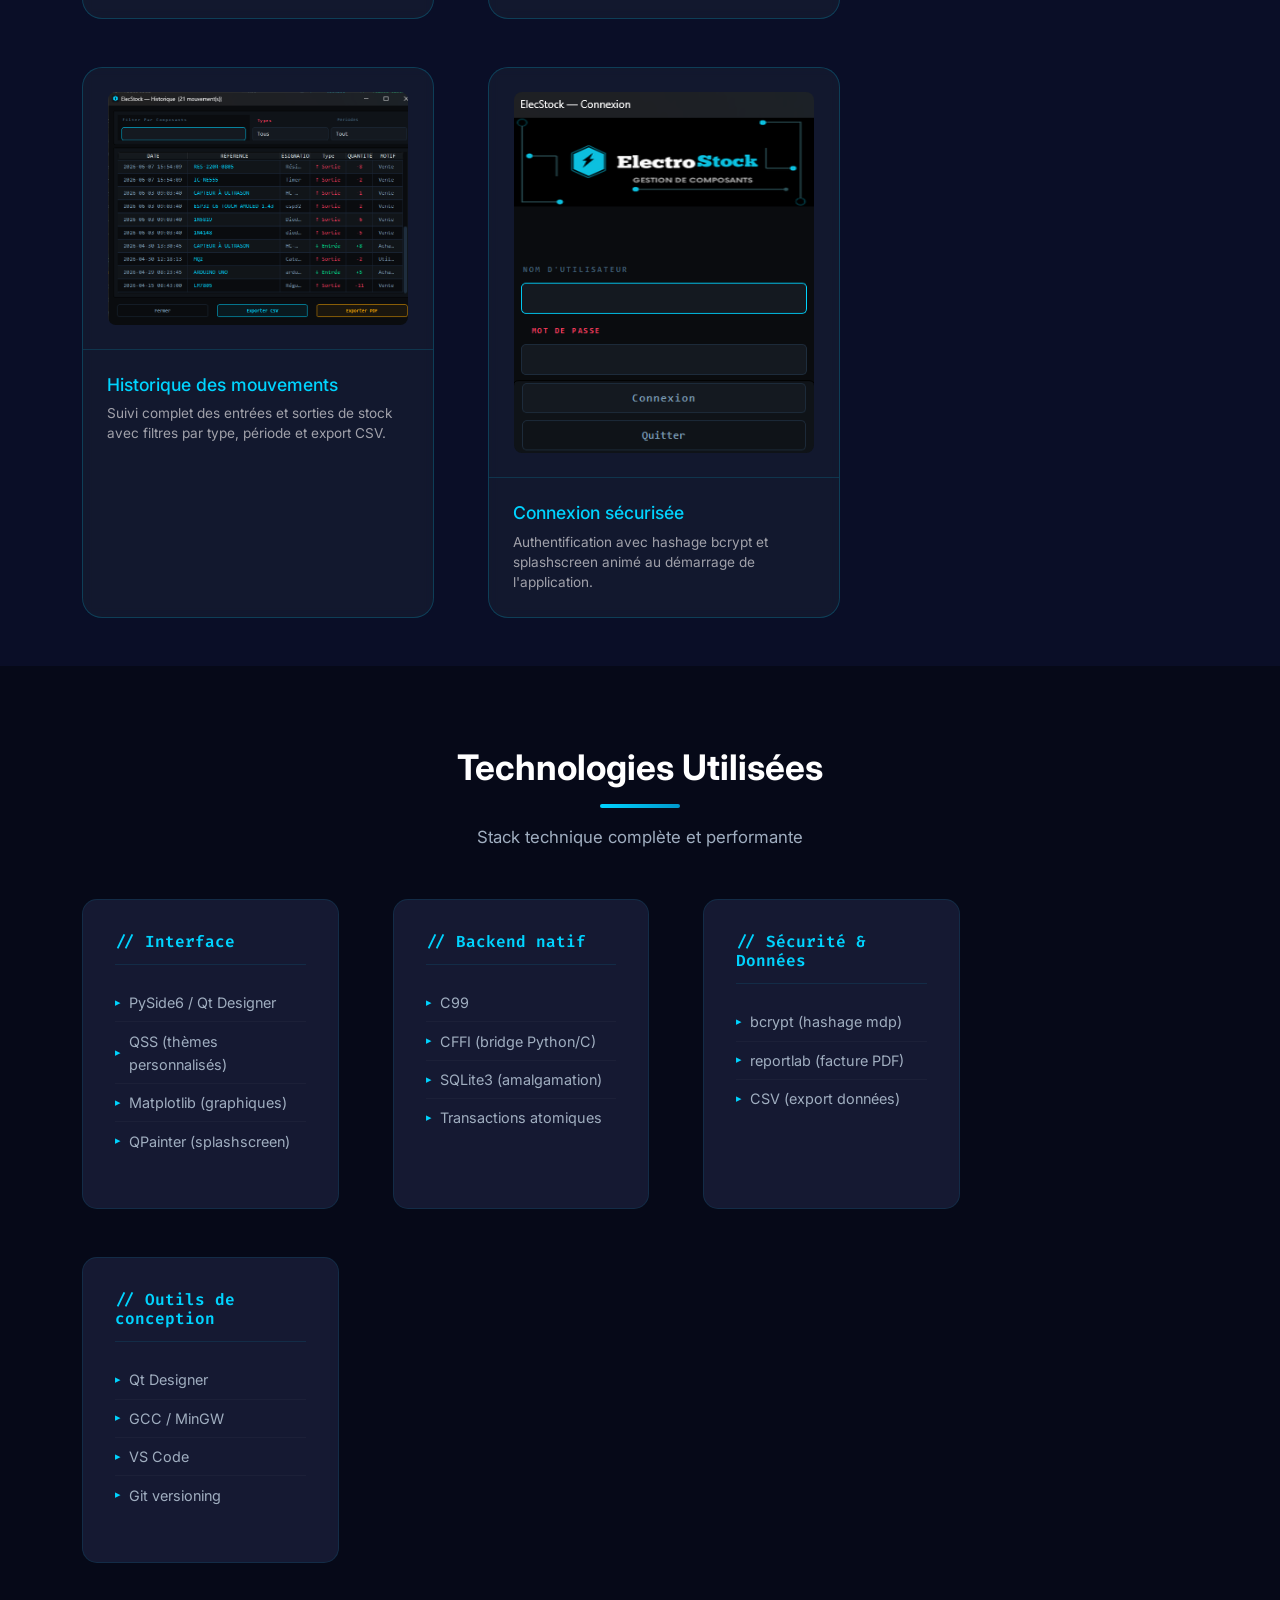
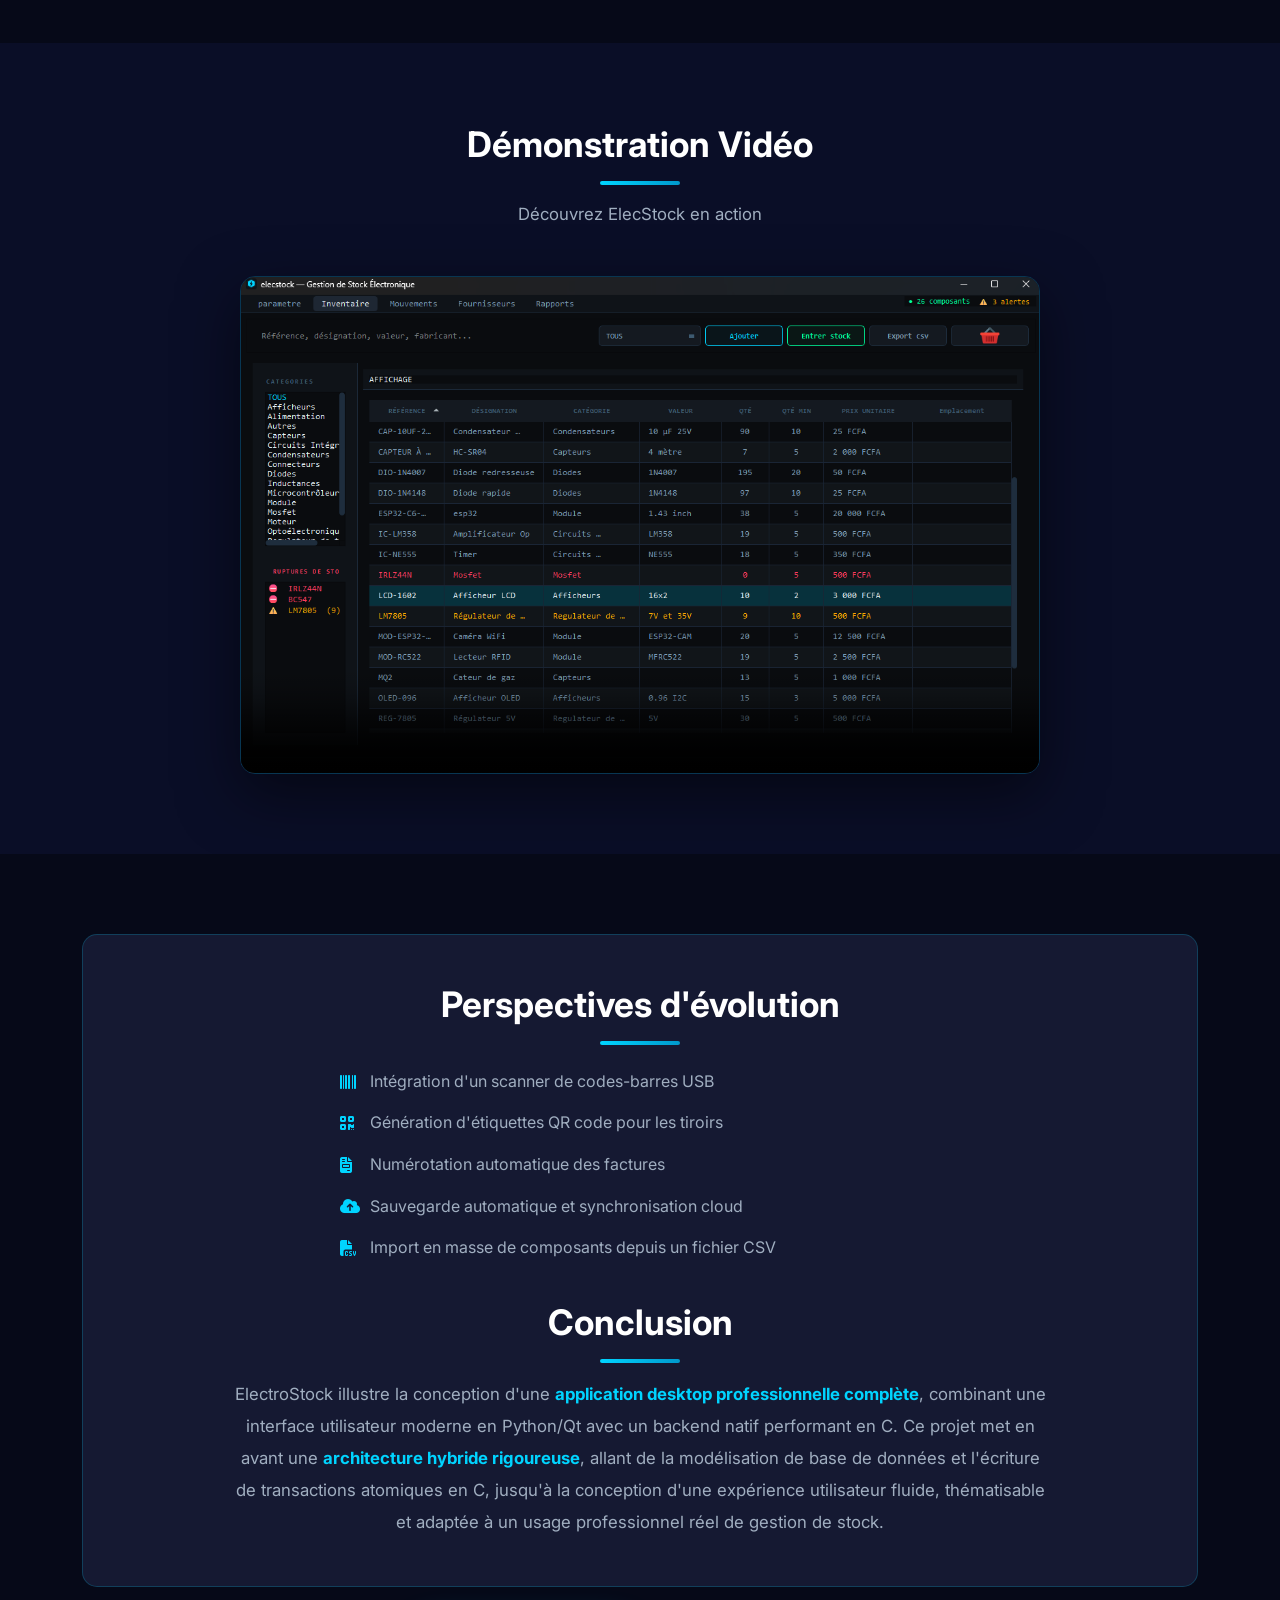
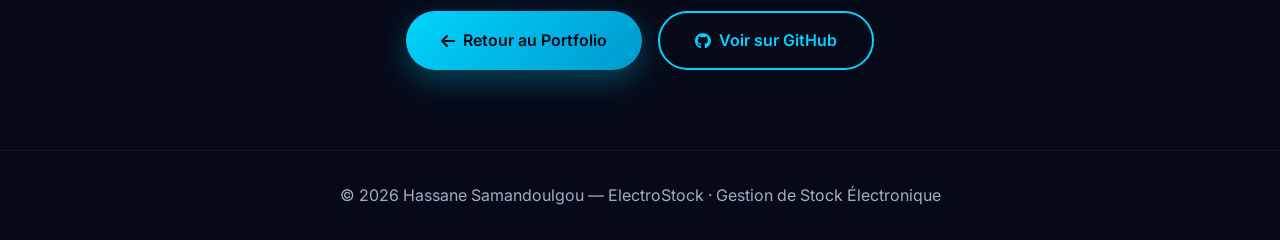
==== commit f4eb572f: "ajout demo electrostock" ====
--- a/projects/electrostock.html
+++ b/projects/electrostock.html
@@ -769,7 +769,7 @@
         <p class="section-subtitle fade-in">Découvrez ElecStock en action</p>
         <div class="video-wrapper fade-in">
             <video controls poster="../assets/electrostock/interface_principal.png">
-                <source src="../assets/elecstock/demo.mp4" type="video/mp4">
+                <source src="../assets/electrostock/demo.mp4" type="video/mp4">
                 Votre navigateur ne supporte pas la lecture vidéo HTML5.
             </video>
         </div>
